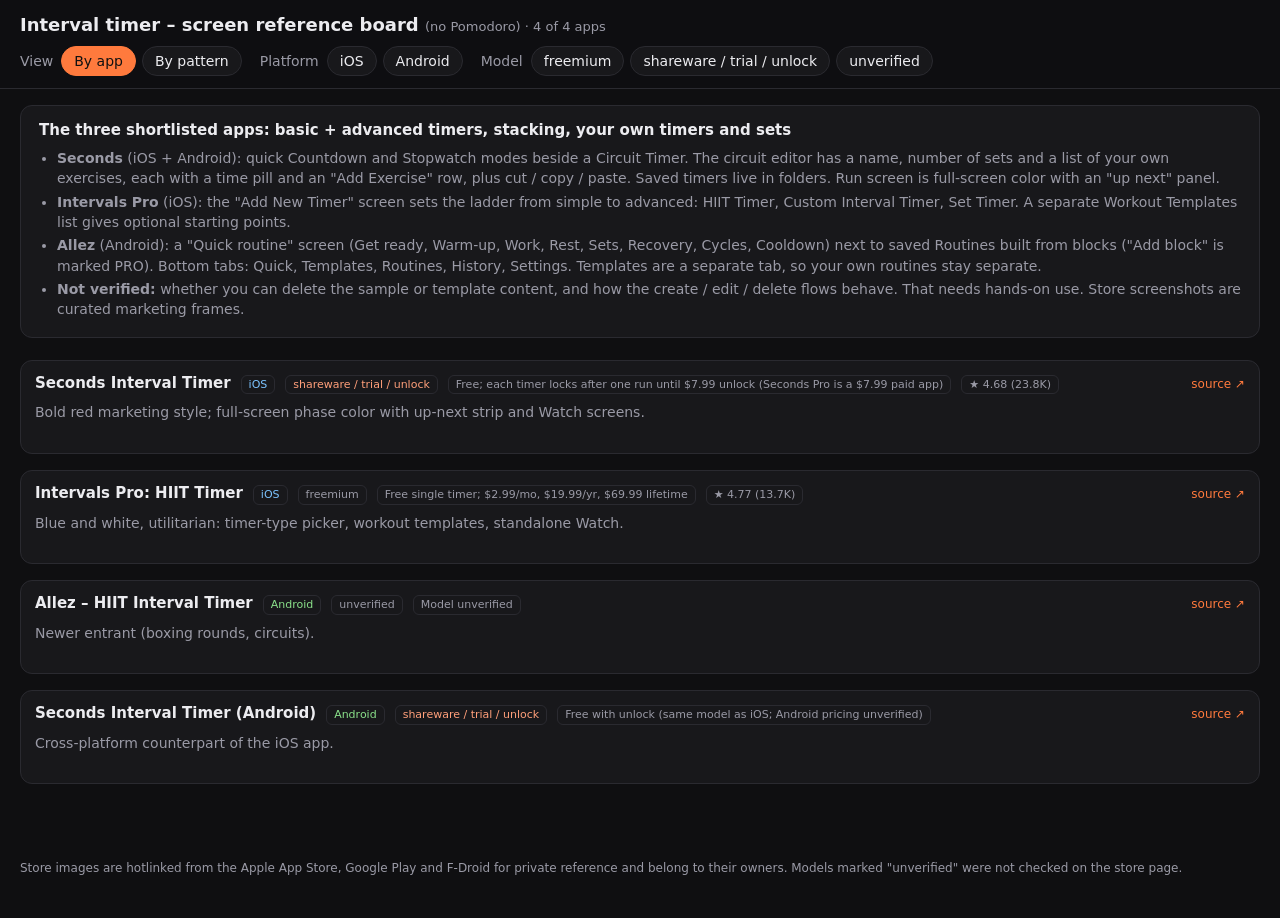
==== reference/index.html @ f84caa1c "Add interval timer screen reference board Single-file HTML board with By app and By pattern views fo" ====
<!DOCTYPE html>
<html lang="en">
<head>
<meta charset="utf-8">
<meta name="viewport" content="width=device-width, initial-scale=1">
<title>Interval timer – screen reference board</title>
<style>
  :root { color-scheme: dark; --bg:#0f0f11; --card:#18181b; --line:#2a2a30; --fg:#ececf0; --mute:#9a9aa6; --acc:#ff7a3d; }
  * { box-sizing: border-box; }
  body { margin:0; background:var(--bg); color:var(--fg); font:14px/1.45 system-ui, sans-serif; }
  header { position:sticky; top:0; z-index:5; background:rgba(15,15,17,.94); backdrop-filter:blur(8px); border-bottom:1px solid var(--line); padding:12px 20px; }
  h1 { margin:0 0 8px; font-size:18px; }
  .filters { display:flex; flex-wrap:wrap; gap:6px 18px; align-items:center; }
  .group { display:flex; gap:6px; align-items:center; flex-wrap:wrap; }
  .group b { color:var(--mute); font-weight:500; margin-right:2px; }
  button.chip { background:var(--card); color:var(--fg); border:1px solid var(--line); border-radius:999px; padding:4px 12px; cursor:pointer; font:inherit; }
  button.chip[aria-pressed="true"] { background:var(--acc); color:#111; border-color:var(--acc); }
  main { padding:16px 20px 60px; max-width:1500px; margin:0 auto; }
  .notes { background:var(--card); border:1px solid var(--line); border-radius:12px; padding:14px 18px; margin-bottom:22px; }
  .notes h2 { margin:0 0 6px; font-size:15px; }
  .notes ul { margin:0; padding-left:18px; color:var(--mute); }
  .notes li { margin:3px 0; }
  .app { background:var(--card); border:1px solid var(--line); border-radius:12px; padding:12px 14px 14px; margin-bottom:16px; }
  .app[hidden] { display:none; }
  .head { display:flex; flex-wrap:wrap; gap:6px 10px; align-items:baseline; margin-bottom:8px; }
  .head h3 { margin:0; font-size:15px; }
  .tag { font-size:11px; border:1px solid var(--line); border-radius:6px; padding:1px 7px; color:var(--mute); }
  .tag.ios { color:#7cc4ff; } .tag.android { color:#8be28b; } .tag.web { color:#ffd166; }
  .tag.open-source { color:#c9a7ff; } .tag.shareware { color:#ff9f7a; }
  .head a { margin-left:auto; color:var(--acc); text-decoration:none; font-size:12px; }
  .note { color:var(--mute); margin:0 0 10px; }
  .row { display:flex; gap:10px; overflow-x:auto; padding-bottom:6px; }
  .row img { height:340px; width:auto; border-radius:10px; flex:none; background:#222; }
  .row img.wide { height:300px; }
  .pat { margin-bottom:26px; }
  .pat h2 { font-size:16px; margin:0 0 2px; }
  .pat p.d { color:var(--mute); margin:0 0 10px; }
  .tile { flex:none; width:max-content; }
  .tile img { display:block; }
  .tile small { display:block; color:var(--mute); font-size:11px; margin-top:3px; max-width:200px; }
  .tile small a { color:var(--acc); text-decoration:none; }
  footer { color:var(--mute); padding:0 20px 40px; max-width:1500px; margin:0 auto; font-size:12px; }
</style>
</head>
<body>
<header>
  <h1>Interval timer – screen reference board <span style="color:var(--mute);font-weight:400;font-size:13px">(no Pomodoro) · <span id="count"></span></span></h1>
  <div class="filters">
    <div class="group" id="fView"><b>View</b></div>
    <div class="group" id="fPlatform"><b>Platform</b></div>
    <div class="group" id="fModel"><b>Model</b></div>
  </div>
</header>
<main>
  <section class="notes">
    <h2>The three shortlisted apps: basic + advanced timers, stacking, your own timers and sets</h2>
    <ul>
      <li><b>Seconds</b> (iOS + Android): quick Countdown and Stopwatch modes beside a Circuit Timer. The circuit editor has a name, number of sets and a list of your own exercises, each with a time pill and an "Add Exercise" row, plus cut / copy / paste. Saved timers live in folders. Run screen is full-screen color with an "up next" panel.</li>
      <li><b>Intervals Pro</b> (iOS): the "Add New Timer" screen sets the ladder from simple to advanced: HIIT Timer, Custom Interval Timer, Set Timer. A separate Workout Templates list gives optional starting points.</li>
      <li><b>Allez</b> (Android): a "Quick routine" screen (Get ready, Warm-up, Work, Rest, Sets, Recovery, Cycles, Cooldown) next to saved Routines built from blocks ("Add block" is marked PRO). Bottom tabs: Quick, Templates, Routines, History, Settings. Templates are a separate tab, so your own routines stay separate.</li>
      <li><b>Not verified:</b> whether you can delete the sample or template content, and how the create / edit / delete flows behave. That needs hands-on use. Store screenshots are curated marketing frames.</li>
    </ul>
  </section>
  <div id="apps"></div>
  <div id="patterns" hidden></div>
</main>
<footer>
  Store images are hotlinked from the Apple App Store, Google Play and F-Droid for private reference and belong to their owners. Models marked "unverified" were not checked on the store page.
</footer>

<script>
const IOS = (path, ext) => `https://is1-ssl.mzstatic.com/image/thumb/${path}/392x696bb.${ext}`;
const PLAY = id => `https://play-lh.googleusercontent.com/${id}=h560`;

const apps = [
  {n:"Seconds Interval Timer", p:"ios", m:["shareware"], model:"Free; each timer locks after one run until $7.99 unlock (Seconds Pro is a $7.99 paid app)", r:"4.68 (23.8K)", link:"https://apps.apple.com/us/app/seconds-interval-timer/id475816966", note:"Bold red marketing style; full-screen phase color with up-next strip and Watch screens.", ios:[
    "PurpleSource116/v4/ea/f0/22/eaf02223-646d-8ab3-5e81-1d238e49ac3a/dc5a60f1-4e07-4e0d-9c19-764f213667d1_0_APP_IPHONE_55_0.png|png",
    "PurpleSource126/v4/5a/90/55/5a90554b-4529-9d4b-0260-70641c4739e1/d4fbc3f4-92a4-4bbc-8aa8-b0c7dae27c21_1_APP_IPHONE_55_1.png|png",
    "PurpleSource126/v4/5d/2f/33/5d2f3367-359e-4a64-aa8c-47088d509c48/f4b5b145-f7ee-4427-8e82-9138e004474d_2_APP_IPHONE_55_2.png|png",
    "PurpleSource126/v4/f4/15/00/f415006d-767e-ba88-b718-e9e437c39e5a/3b53471f-46d8-44ad-bc37-2537703d019e_3_APP_IPHONE_55_3.png|png",
    "PurpleSource116/v4/2e/b8/cb/2eb8cb79-0a94-dda3-d54f-959556a09077/529c127c-fc6d-4b6f-83c1-81318f34424a_4_APP_IPHONE_55_4.png|png"]},
  {n:"Intervals Pro: HIIT Timer", p:"ios", m:["freemium"], model:"Free single timer; $2.99/mo, $19.99/yr, $69.99 lifetime", r:"4.77 (13.7K)", link:"https://apps.apple.com/us/app/intervals-pro-hiit-timer/id957586938", note:"Blue and white, utilitarian: timer-type picker, workout templates, standalone Watch.", ios:[
    "Purple126/v4/77/b8/31/77b8317d-42bd-b895-2438-d6c437f8088f/a310f0b3-8398-4e87-b907-3fe86aac3cc3_iPhone_8_Hero_1.png|png",
    "Purple126/v4/61/22/ce/6122ceba-2b49-736e-95e3-5f665bb17fb4/bd667946-bf1d-443c-a259-00511506edde_iPhone_8_Hero_2.png|png",
    "Purple116/v4/80/89/2a/80892a8b-9cbd-5f80-3ec2-6d3740f08834/e66ab9f6-1347-40d9-8add-ed0e713a510e_iPhone_8_Share.png|png",
    "Purple116/v4/56/86/55/56865544-67ad-e714-3d88-398c36eeb0f5/1900ff24-97fc-4f94-9dc6-a5a8ffd4fa18_iPhone_8_Timer_Types.png|png",
    "Purple116/v4/f6/bd/30/f6bd3074-2ae5-139d-7498-2a295229ab81/32d302d6-32d6-41ab-898c-916dfcb88e55_iPhone_8_Timer_Templates.png|png"]},
  {n:"Allez – HIIT Interval Timer", p:"android", m:["unverified"], model:"Model unverified", r:"–", link:"https://play.google.com/store/apps/details?id=app.allez.timer", note:"Newer entrant (boxing rounds, circuits).", play:[
    "INB3RSbLYQ7swCsMyAIaUOQi4RDDiUgOq2UCL9XmHAq5XD0S7rypQPOXJVxsy7NUgvgfQRnIFoQgrtka_ZXJng",
    "2EeA4SYogBal-mG1Oq2ohu_Y6umUqJdOt4WQkDq_CiFdODhtAFqDgiDRqaWWZbhr4Vy-bEJ7E9E5DP2c-CRd",
    "SyP2gou-h4pNi3aSRG0X-HQe7eizcJv1-X9CSbX9bTNioG_GdYNC7W9AjEqXU2GTvqrNFnuuvBGAlDwJ78v_9Q",
    "th7lLfH33SRLQXH4PCCDr_B4VyFkGiM5IS0zrSBU5rntVbHtrjZxN0-vg3P84KhK8ALidsfIze8LX7XUNZUHdw",
    "vD6_a7qN30WirUDCPux2_k9LMRwVI_asUHXnoLeHGqUegQS1l_CkK9akHAt8l33UiTeIUUmhlo5spBN68RNw"]},
  {n:"Seconds Interval Timer (Android)", p:"android", m:["shareware"], model:"Free with unlock (same model as iOS; Android pricing unverified)", r:"–", link:"https://play.google.com/store/apps/details?id=com.runloop.seconds.free", note:"Cross-platform counterpart of the iOS app.", play:[
    "GfT0jUd3k9XoQ0GmAvCNa1LR0_5xroO-M1fQkpFODggB5Iq2LTQoj2YlhDX5sF0IJ0d_IYnALpYAkH4KQ4CWe0U",
    "nV_RTx747O2Q_SHmnsZtX3xJEqLzOTg3IVzYEQPA7jIIdJxXXctOlZTIEr2Y7G45dvMu2-tzlMABydN4iN-iIw",
    "ZHONJkJo0S0jDn3PcmvPAhYhvKWbYtByrQvfSk6h7gr-dMz0-7FCMsWJ1ewyIecPNy7fJ1FBKUkQKHC-P45mOQ",
    "zxJ9QKAotjzg5JHGxwBAhf9Qqee16wZFVvyyZpeqVQMNQw9NswsFWKakUZA6mI5n-rge8a7_46wT1IK8F9SchA",
    "LKI3CaLRb1ZRyoEC0KKHrrMydCBFeHUn-KpNY3LRb18IEk-ridoo0HQpxJvJFdH-P4I4CLrTPcunnUqPeMUi"]},
];

const modelLabels = {free:"free", freemium:"freemium", shareware:"shareware / trial / unlock", "open-source":"open-source", unverified:"unverified"};
const state = {platform:null, model:null};

function el(tag, props={}, ...kids){ const e=document.createElement(tag); Object.assign(e,props); for(const k of kids) e.append(k); return e; }

function imgsFor(a){
  if(a.ios) return a.ios.map(s=>{const [p,x]=s.split("|"); return IOS(p,x);});
  if(a.play) return a.play.map(PLAY);
  return a.urls;
}

const host = document.getElementById("apps");
const cards = apps.map(a=>{
  const head = el("div",{className:"head"},
    el("h3",{textContent:a.n}),
    el("span",{className:"tag "+a.p,textContent:a.p==="ios"?"iOS":a.p==="android"?"Android":"Web"}),
    ...a.m.map(m=>el("span",{className:"tag "+m,textContent:modelLabels[m]})),
    el("span",{className:"tag",textContent:a.model}),
    a.r!=="–" ? el("span",{className:"tag",textContent:"★ "+a.r}) : "",
    el("a",{href:a.link,target:"_blank",rel:"noreferrer",textContent:"source ↗"})
  );
  const row = el("div",{className:"row"});
  for(const u of imgsFor(a)){ const i=el("img",{src:u,loading:"lazy",alt:a.n+" screenshot"}); if(a.wide) i.className="wide"; i.onerror=()=>{i.style.display="none"}; row.append(i); }
  const card = el("section",{className:"app"}, head, a.note?el("p",{className:"note",textContent:a.note}):"", row);
  host.append(card);
  return {a, card};
});

function chip(group, value, label){
  const b = el("button",{className:"chip",textContent:label,type:"button"});
  b.setAttribute("aria-pressed", String(state[group]===value));
  b.onclick=()=>{ state[group] = state[group]===value ? null : value; render(); };
  b.dataset.group=group; b.dataset.value=value;
  return b;
}
const platformLabels={ios:"iOS",android:"Android",web:"Web"};
const platforms=Object.entries(platformLabels).filter(([v])=>apps.some(a=>a.p===v));
const models=Object.entries(modelLabels).filter(([v])=>apps.some(a=>a.m.includes(v)));
platforms.forEach(([v,l])=>document.getElementById("fPlatform").append(chip("platform",v,l)));
models.forEach(([v,l])=>document.getElementById("fModel").append(chip("model",v,l)));

/* ---- Pattern view ----
   One tag per screenshot, in image order; null = not yet reviewed.
   Every screenshot was viewed and tagged (from the visible UI/caption). Marketing-heavy frames are tagged by the screen they show. */
const PATTERNS = {
  run:      ["Run screen", "The live countdown: numerals, phase color, progress, controls, up-next."],
  editor:   ["Sequence editor", "Building or editing work / rest / rounds / sets."],
  presets:  ["Presets, templates and saved lists", "Quick-start times, templates, saved workouts and routines."],
  history:  ["History, stats and completion", "Calendars, charts, journals and post-workout summaries."],
  themes:   ["Themes, sounds and settings", "Color themes, sound choices and options."],
  widgets:  ["Widgets, Watch and sharing", "Home-screen widgets, Apple Watch and share cards."],
  promo:    ["Marketing / feature screens", "Store promo frames; the UI inside is incidental."],
  none:     ["Not yet reviewed", "Screens I have not looked at closely enough to tag honestly."],
};
const TAGS = {
  "Seconds Interval Timer": ["run","presets","run","editor","editor"],
  "Allez – HIIT Interval Timer": ["run","editor","run","presets","presets"],
  "Seconds Interval Timer (Android)": ["run","run","presets","editor","editor"],
  "Intervals Pro: HIIT Timer": ["promo","widgets","widgets","editor","presets"],
};
const tiles = [];
apps.forEach(a=>{
  const imgs = imgsFor(a), tags = TAGS[a.n] || [];
  imgs.forEach((u,i)=>tiles.push({a, u, i, tag: tags[i] ?? "none"}));
});
const pHost = document.getElementById("patterns");
const pSections = Object.keys(PATTERNS).map(k=>{
  const sec = el("section",{className:"pat"}, el("h2",{textContent:PATTERNS[k][0]}), el("p",{className:"d",textContent:PATTERNS[k][1]}));
  const row = el("div",{className:"row"}); sec.append(row); pHost.append(sec);
  return {k, sec, row};
});
tiles.forEach(t=>{
  const s = pSections.find(x=>x.k===t.tag);
  const img = el("img",{src:t.u,loading:"lazy",alt:t.a.n}); img.style.height = t.a.wide?"300px":"340px"; img.style.borderRadius="10px"; img.onerror=()=>{img.style.display="none"};
  const cap = el("small",{}, t.a.n+" ", el("a",{href:t.a.link,target:"_blank",rel:"noreferrer",textContent:"↗"}));
  t.node = el("div",{className:"tile"}, img, cap);
  s.row.append(t.node);
});

let view = "app";
const fView = document.getElementById("fView");
[["app","By app"],["pattern","By pattern"]].forEach(([v,l])=>{
  const b = el("button",{className:"chip",textContent:l,type:"button"}); b.dataset.view=v;
  b.onclick=()=>{ view=v; render(); }; fView.append(b);
});

function render(){
  const pass = a => (!state.platform||a.p===state.platform)&&(!state.model||a.m.includes(state.model));
  let shown=0;
  for(const {a,card} of cards){ const ok=pass(a); card.hidden=!ok; if(ok) shown++; }
  let shownTiles=0;
  for(const t of tiles){ const ok=pass(t.a); t.node.hidden=!ok; if(ok) shownTiles++; }
  for(const s of pSections){ s.sec.hidden = ![...s.row.children].some(c=>!c.hidden); }
  host.hidden = view!=="app"; pHost.hidden = view!=="pattern";
  document.querySelector(".notes").hidden = view!=="app";
  document.querySelectorAll("button.chip[data-group]").forEach(b=>b.setAttribute("aria-pressed",String(state[b.dataset.group]===b.dataset.value)));
  document.querySelectorAll("button.chip[data-view]").forEach(b=>b.setAttribute("aria-pressed",String(view===b.dataset.view)));
  document.getElementById("count").textContent = view==="app" ? shown+" of "+cards.length+" apps" : shownTiles+" screens";
}
render();
</script>
</body>
</html>
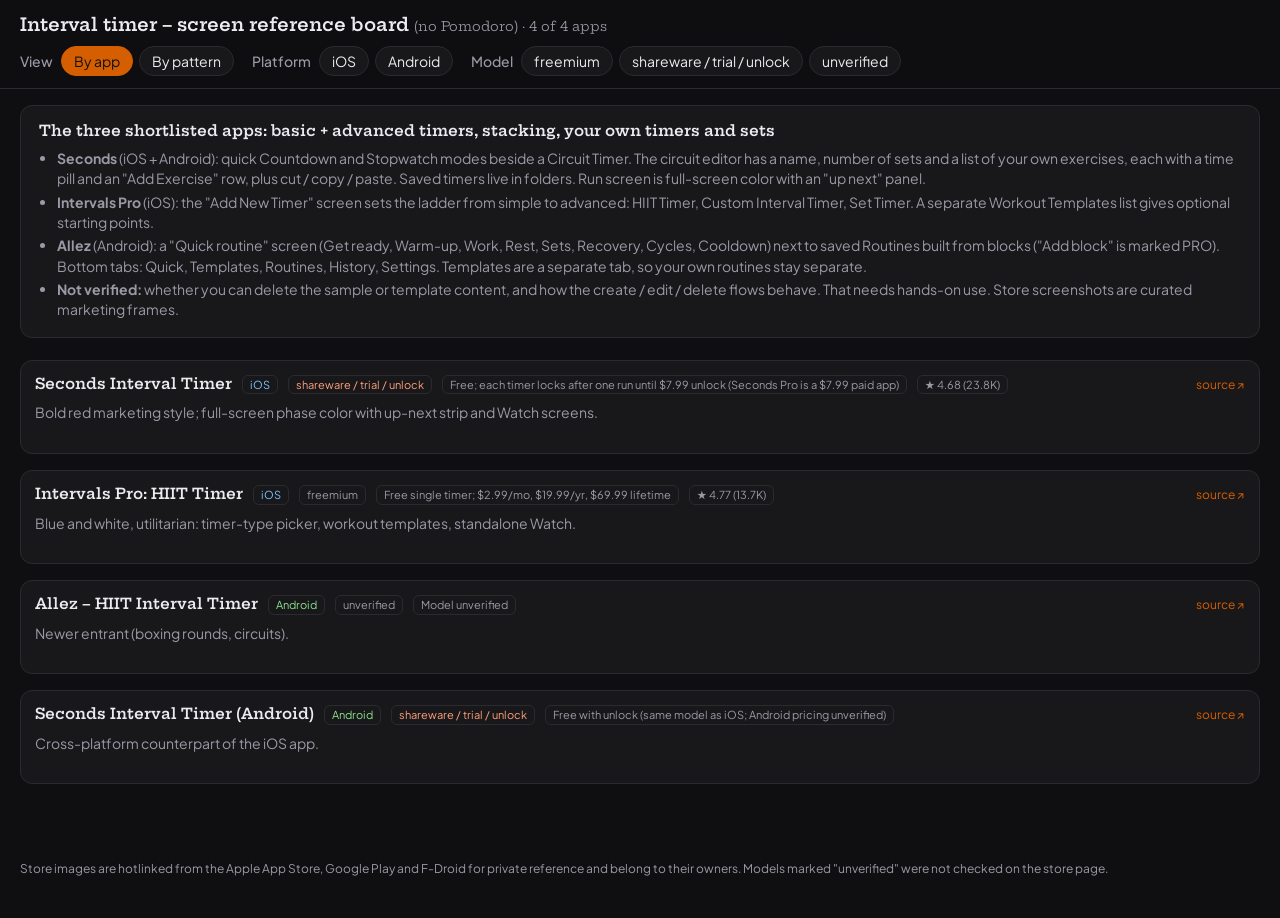
==== commit 3a732e7d: "Wire Interlocking Lanes branding across app, Pages, and README. Native launcher icons, docs assets, " ====
--- a/reference/index.html
+++ b/reference/index.html
@@ -4,12 +4,15 @@
 <meta charset="utf-8">
 <meta name="viewport" content="width=device-width, initial-scale=1">
 <title>Interval timer – screen reference board</title>
+<link rel="preconnect" href="https://fonts.googleapis.com">
+<link rel="preconnect" href="https://fonts.gstatic.com" crossorigin>
+<link href="https://fonts.googleapis.com/css2?family=Hepta+Slab:wght@500;600;700&family=Plus+Jakarta+Sans:wght@400;500;600;700&display=swap" rel="stylesheet">
 <style>
-  :root { color-scheme: dark; --bg:#0f0f11; --card:#18181b; --line:#2a2a30; --fg:#ececf0; --mute:#9a9aa6; --acc:#ff7a3d; }
+  :root { color-scheme: dark; --bg:#0f0f11; --card:#18181b; --line:#2a2a30; --fg:#ececf0; --mute:#9a9aa6; --acc:#d55e00; --font-display:"Hepta Slab", Georgia, serif; --font-body:"Plus Jakarta Sans", system-ui, sans-serif; }
   * { box-sizing: border-box; }
-  body { margin:0; background:var(--bg); color:var(--fg); font:14px/1.45 system-ui, sans-serif; }
+  body { margin:0; background:var(--bg); color:var(--fg); font:14px/1.45 var(--font-body); }
   header { position:sticky; top:0; z-index:5; background:rgba(15,15,17,.94); backdrop-filter:blur(8px); border-bottom:1px solid var(--line); padding:12px 20px; }
-  h1 { margin:0 0 8px; font-size:18px; }
+  h1 { margin:0 0 8px; font-size:18px; font-family:var(--font-display); font-weight:600; }
   .filters { display:flex; flex-wrap:wrap; gap:6px 18px; align-items:center; }
   .group { display:flex; gap:6px; align-items:center; flex-wrap:wrap; }
   .group b { color:var(--mute); font-weight:500; margin-right:2px; }
@@ -17,13 +20,13 @@
   button.chip[aria-pressed="true"] { background:var(--acc); color:#111; border-color:var(--acc); }
   main { padding:16px 20px 60px; max-width:1500px; margin:0 auto; }
   .notes { background:var(--card); border:1px solid var(--line); border-radius:12px; padding:14px 18px; margin-bottom:22px; }
-  .notes h2 { margin:0 0 6px; font-size:15px; }
+  .notes h2 { margin:0 0 6px; font-size:15px; font-family:var(--font-display); font-weight:600; }
   .notes ul { margin:0; padding-left:18px; color:var(--mute); }
   .notes li { margin:3px 0; }
   .app { background:var(--card); border:1px solid var(--line); border-radius:12px; padding:12px 14px 14px; margin-bottom:16px; }
   .app[hidden] { display:none; }
   .head { display:flex; flex-wrap:wrap; gap:6px 10px; align-items:baseline; margin-bottom:8px; }
-  .head h3 { margin:0; font-size:15px; }
+  .head h3 { margin:0; font-size:15px; font-family:var(--font-display); font-weight:600; }
   .tag { font-size:11px; border:1px solid var(--line); border-radius:6px; padding:1px 7px; color:var(--mute); }
   .tag.ios { color:#7cc4ff; } .tag.android { color:#8be28b; } .tag.web { color:#ffd166; }
   .tag.open-source { color:#c9a7ff; } .tag.shareware { color:#ff9f7a; }
@@ -33,7 +36,7 @@
   .row img { height:340px; width:auto; border-radius:10px; flex:none; background:#222; }
   .row img.wide { height:300px; }
   .pat { margin-bottom:26px; }
-  .pat h2 { font-size:16px; margin:0 0 2px; }
+  .pat h2 { font-size:16px; margin:0 0 2px; font-family:var(--font-display); font-weight:600; }
   .pat p.d { color:var(--mute); margin:0 0 10px; }
   .tile { flex:none; width:max-content; }
   .tile img { display:block; }
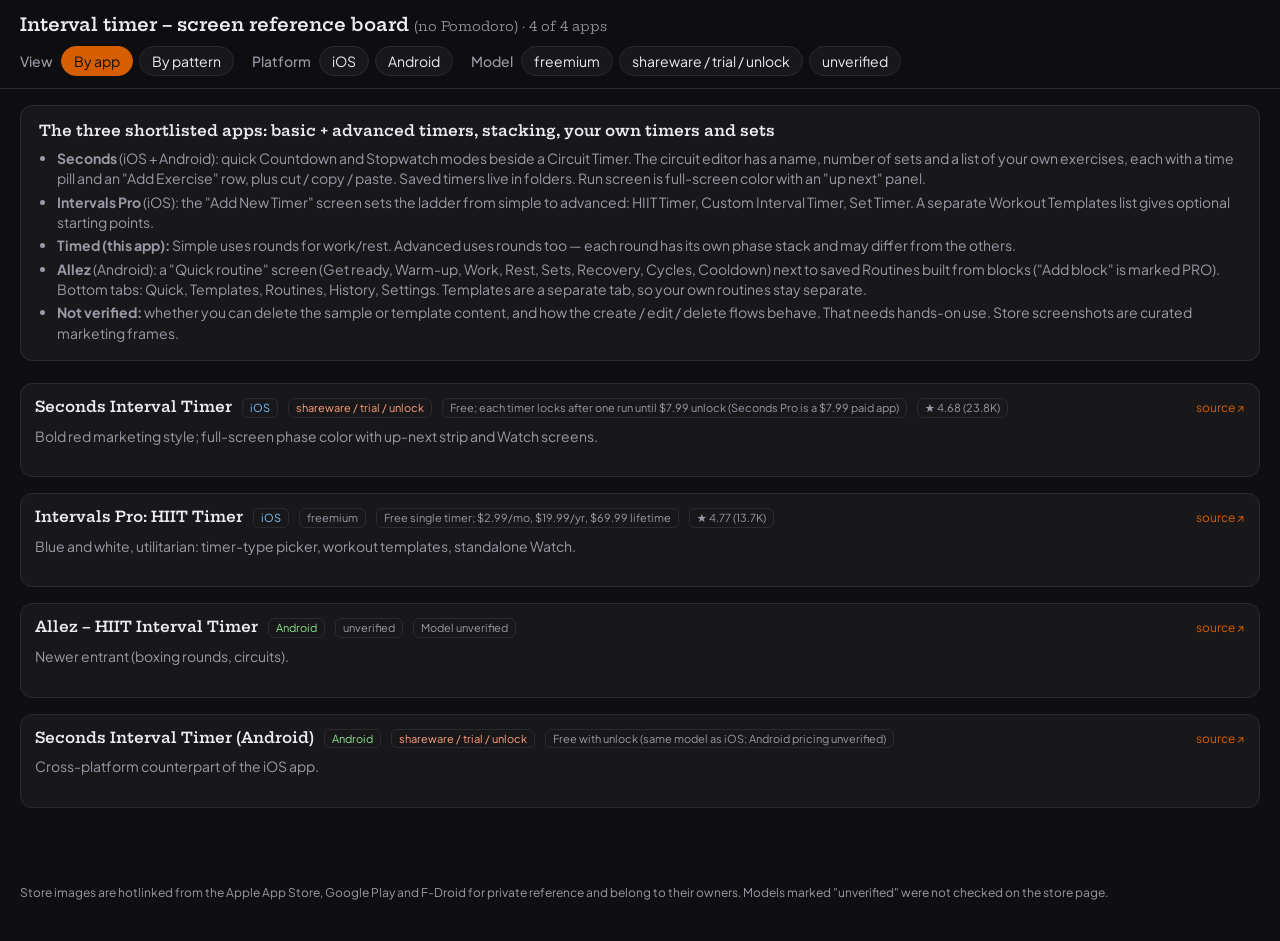
==== commit 5f4a15ac: "Add per-round advanced stacks and fix the run screen split layout. Advanced timers use rounds with t" ====
--- a/reference/index.html
+++ b/reference/index.html
@@ -60,6 +60,7 @@
     <ul>
       <li><b>Seconds</b> (iOS + Android): quick Countdown and Stopwatch modes beside a Circuit Timer. The circuit editor has a name, number of sets and a list of your own exercises, each with a time pill and an "Add Exercise" row, plus cut / copy / paste. Saved timers live in folders. Run screen is full-screen color with an "up next" panel.</li>
       <li><b>Intervals Pro</b> (iOS): the "Add New Timer" screen sets the ladder from simple to advanced: HIIT Timer, Custom Interval Timer, Set Timer. A separate Workout Templates list gives optional starting points.</li>
+      <li><b>Timed (this app):</b> Simple uses rounds for work/rest. Advanced uses rounds too — each round has its own phase stack and may differ from the others.</li>
       <li><b>Allez</b> (Android): a "Quick routine" screen (Get ready, Warm-up, Work, Rest, Sets, Recovery, Cycles, Cooldown) next to saved Routines built from blocks ("Add block" is marked PRO). Bottom tabs: Quick, Templates, Routines, History, Settings. Templates are a separate tab, so your own routines stay separate.</li>
       <li><b>Not verified:</b> whether you can delete the sample or template content, and how the create / edit / delete flows behave. That needs hands-on use. Store screenshots are curated marketing frames.</li>
     </ul>
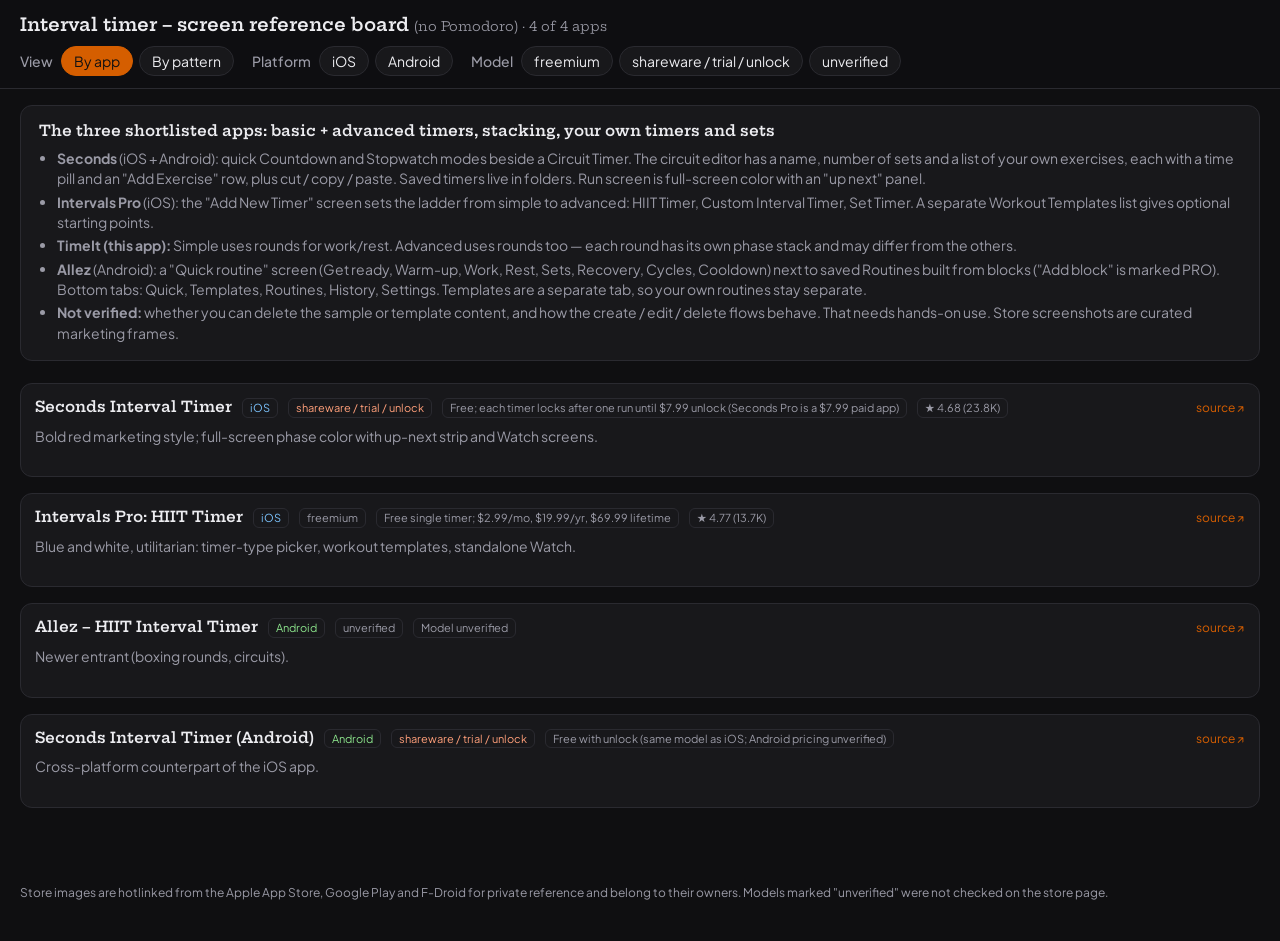
==== commit aa79fc37: "Rename Timed to TimeIt, wire the Interlocking Lanes brand, and add App Store Connect TestFlight CI. " ====
--- a/reference/index.html
+++ b/reference/index.html
@@ -60,7 +60,7 @@
     <ul>
       <li><b>Seconds</b> (iOS + Android): quick Countdown and Stopwatch modes beside a Circuit Timer. The circuit editor has a name, number of sets and a list of your own exercises, each with a time pill and an "Add Exercise" row, plus cut / copy / paste. Saved timers live in folders. Run screen is full-screen color with an "up next" panel.</li>
       <li><b>Intervals Pro</b> (iOS): the "Add New Timer" screen sets the ladder from simple to advanced: HIIT Timer, Custom Interval Timer, Set Timer. A separate Workout Templates list gives optional starting points.</li>
-      <li><b>Timed (this app):</b> Simple uses rounds for work/rest. Advanced uses rounds too — each round has its own phase stack and may differ from the others.</li>
+      <li><b>TimeIt (this app):</b> Simple uses rounds for work/rest. Advanced uses rounds too — each round has its own phase stack and may differ from the others.</li>
       <li><b>Allez</b> (Android): a "Quick routine" screen (Get ready, Warm-up, Work, Rest, Sets, Recovery, Cycles, Cooldown) next to saved Routines built from blocks ("Add block" is marked PRO). Bottom tabs: Quick, Templates, Routines, History, Settings. Templates are a separate tab, so your own routines stay separate.</li>
       <li><b>Not verified:</b> whether you can delete the sample or template content, and how the create / edit / delete flows behave. That needs hands-on use. Store screenshots are curated marketing frames.</li>
     </ul>
